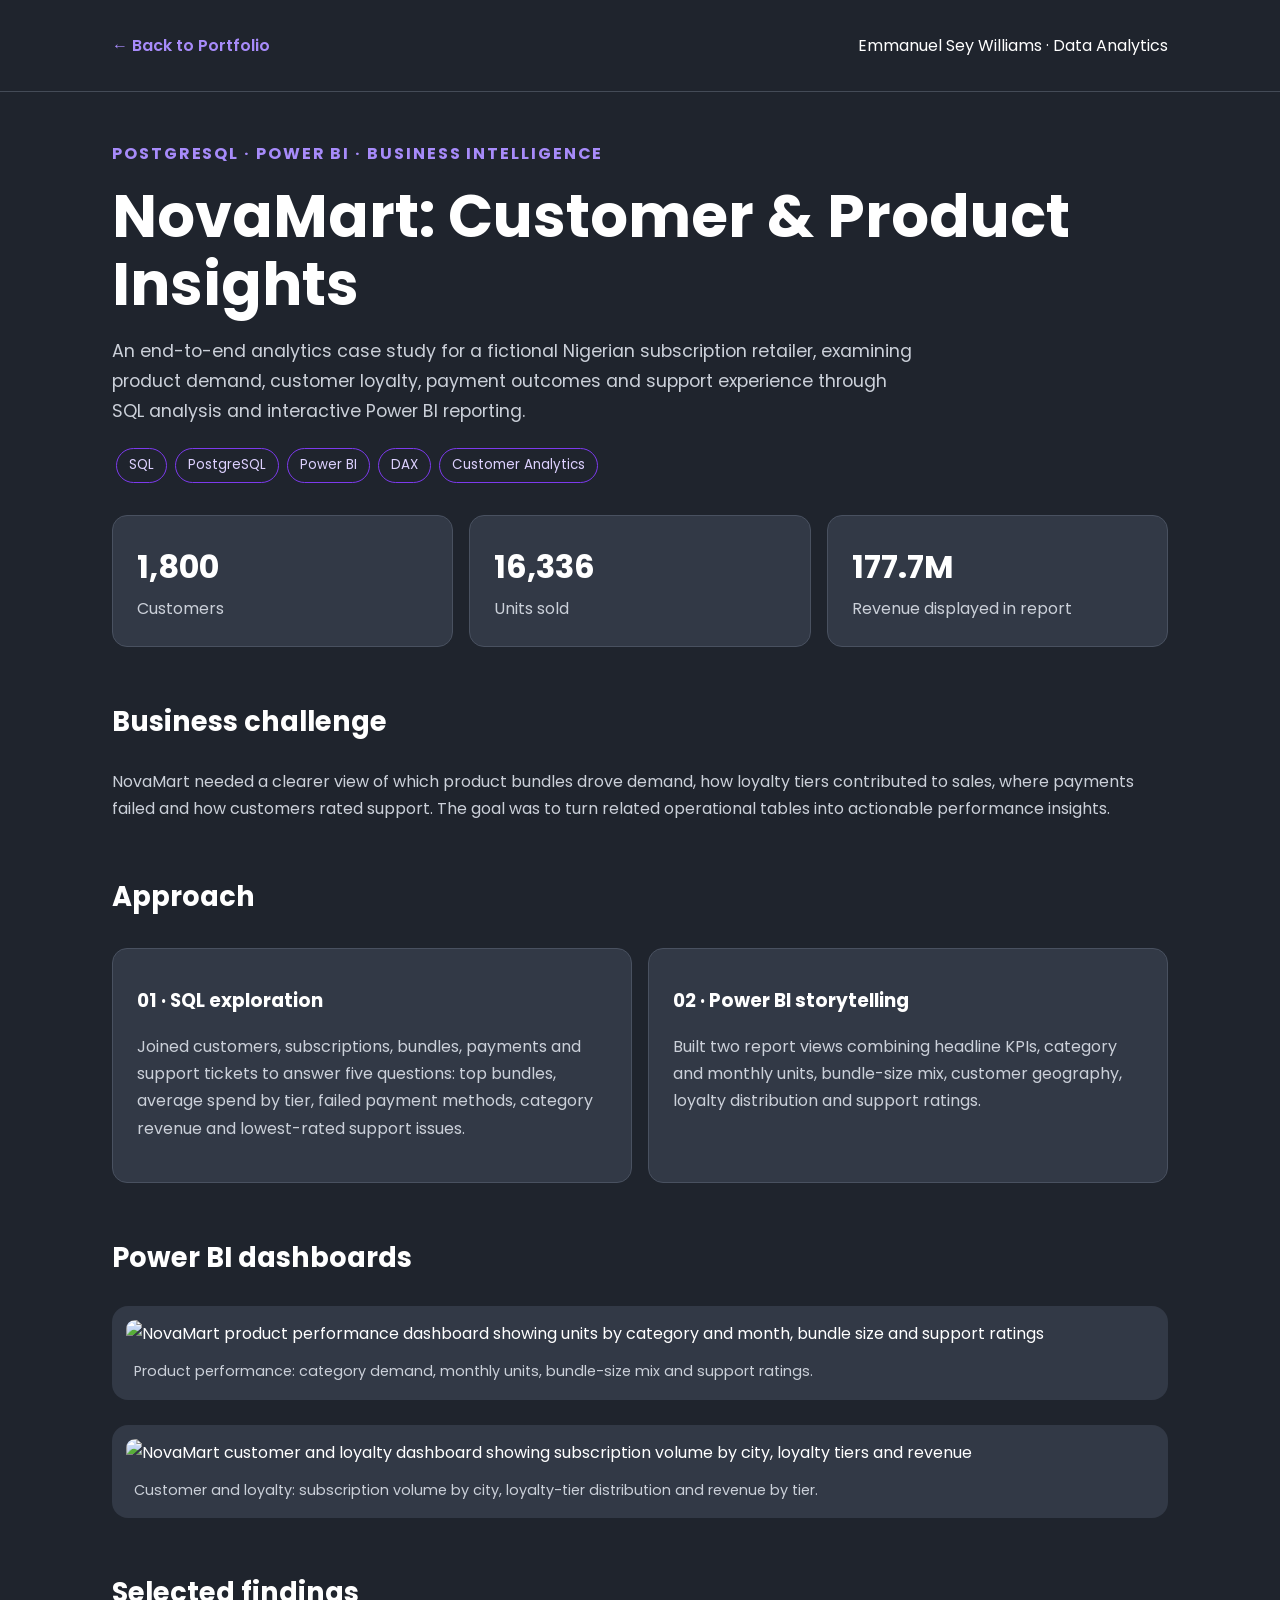
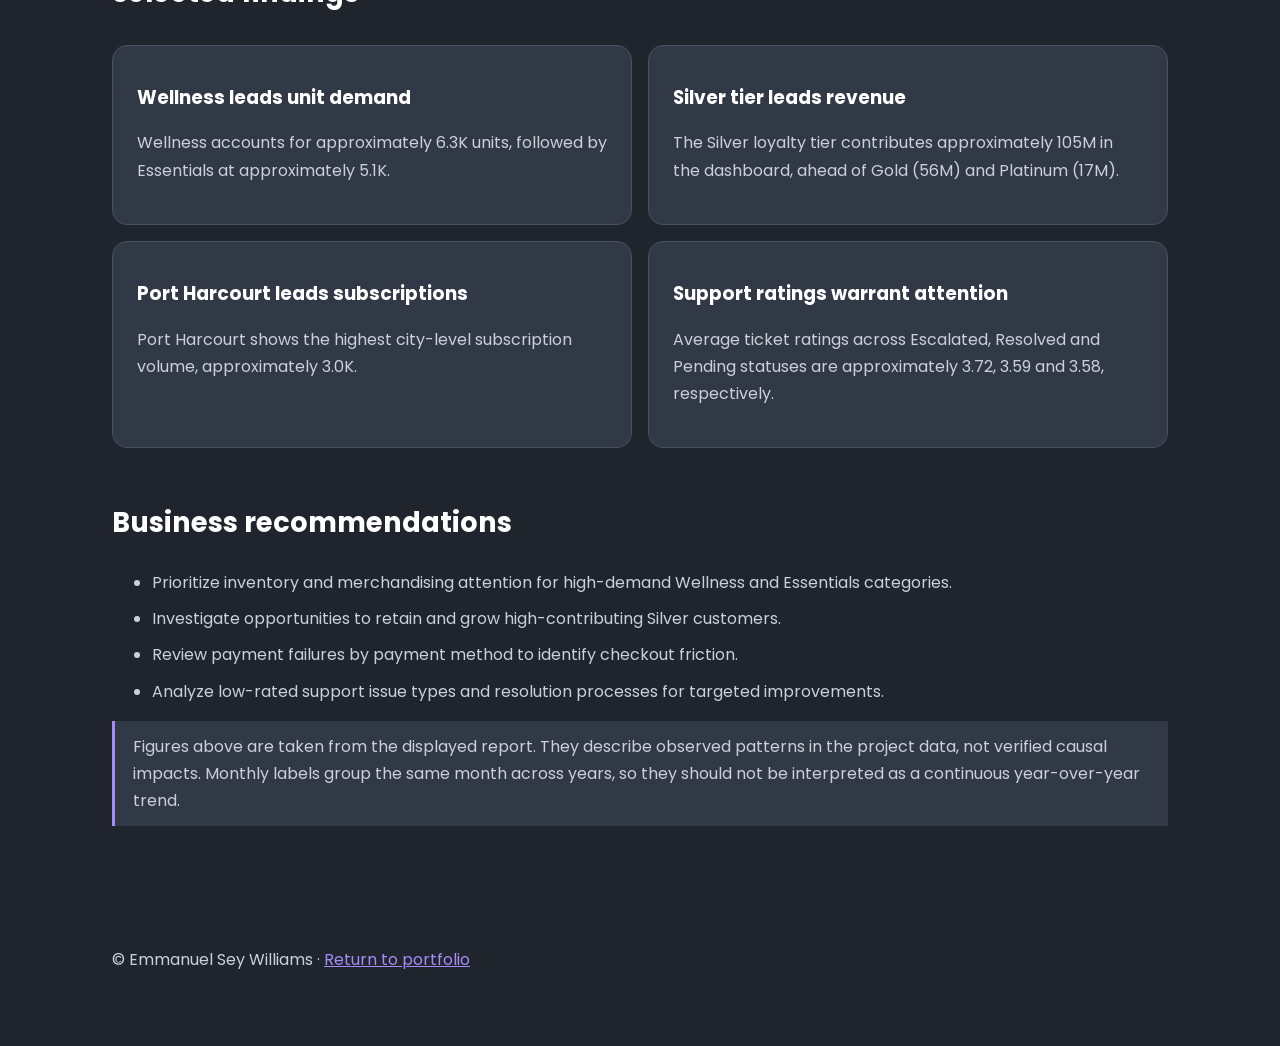
==== novamart.html @ e94738f8 "Add NovaMart analytics case study page" ====
<!DOCTYPE html>
<html lang="en"><head><meta charset="UTF-8"><meta name="viewport" content="width=device-width, initial-scale=1">
<meta name="description" content="NovaMart customer and product insights: PostgreSQL analysis and Power BI dashboards.">
<title>NovaMart | Data Analytics Case Study</title>
<link href="https://fonts.googleapis.com/css2?family=Poppins:wght@400;500;600;700&display=swap" rel="stylesheet">
<style>
:root{--bg:#1f242d;--panel:#323946;--purple:#a78bfa;--text:#fff;--muted:#cbd0d9}*{box-sizing:border-box}body{margin:0;background:var(--bg);color:var(--text);font-family:Poppins,sans-serif;line-height:1.7}a{color:var(--purple)}.wrap{max-width:1100px;margin:auto;padding:32px 22px}header{border-bottom:1px solid #444b57}header .wrap{display:flex;justify-content:space-between;align-items:center;gap:18px}header a{text-decoration:none;font-weight:600}h1{font-size:clamp(2rem,5vw,3.7rem);line-height:1.15;margin:16px 0}h2{font-size:1.7rem;margin-top:52px}h3{margin:12px 0}p{color:var(--muted)}.eyebrow{color:var(--purple);font-weight:700;letter-spacing:.12em;text-transform:uppercase}.lead{font-size:1.1rem;max-width:800px}.metrics,.cards{display:grid;grid-template-columns:repeat(3,1fr);gap:16px;margin:28px 0}.metric,.card{background:var(--panel);border:1px solid #495160;border-radius:15px;padding:24px}.metric strong{font-size:2rem;display:block;color:#fff}.metric span{color:var(--muted)}.cards{grid-template-columns:repeat(2,1fr)}.visual{background:#323946;padding:14px;border-radius:16px;margin:25px 0}.visual img{display:block;width:100%;height:auto;border-radius:9px}.visual figcaption{padding:12px 8px 2px;color:var(--muted);font-size:.9rem}ul{color:var(--muted)}li{margin-bottom:9px}.tag{display:inline-block;border:1px solid #7c3aed;color:#ddd1ff;border-radius:30px;padding:5px 12px;margin:4px;font-size:.84rem}.note{border-left:3px solid var(--purple);padding:12px 18px;background:var(--panel);color:var(--muted)}footer{padding:40px 0;color:var(--muted)}@media(max-width:700px){.metrics,.cards{grid-template-columns:1fr}.wrap{padding:22px 16px}}
</style></head><body>
<header><div class="wrap"><a href="index.html">← Back to Portfolio</a><span>Emmanuel Sey Williams · Data Analytics</span></div></header>
<main class="wrap"><p class="eyebrow">PostgreSQL · Power BI · Business Intelligence</p>
<h1>NovaMart: Customer &amp; Product Insights</h1>
<p class="lead">An end-to-end analytics case study for a fictional Nigerian subscription retailer, examining product demand, customer loyalty, payment outcomes and support experience through SQL analysis and interactive Power BI reporting.</p>
<div><span class="tag">SQL</span><span class="tag">PostgreSQL</span><span class="tag">Power BI</span><span class="tag">DAX</span><span class="tag">Customer Analytics</span></div>
<div class="metrics"><div class="metric"><strong>1,800</strong><span>Customers</span></div><div class="metric"><strong>16,336</strong><span>Units sold</span></div><div class="metric"><strong>177.7M</strong><span>Revenue displayed in report</span></div></div>
<h2>Business challenge</h2><p>NovaMart needed a clearer view of which product bundles drove demand, how loyalty tiers contributed to sales, where payments failed and how customers rated support. The goal was to turn related operational tables into actionable performance insights.</p>
<h2>Approach</h2><div class="cards"><div class="card"><h3>01 · SQL exploration</h3><p>Joined customers, subscriptions, bundles, payments and support tickets to answer five questions: top bundles, average spend by tier, failed payment methods, category revenue and lowest-rated support issues.</p></div><div class="card"><h3>02 · Power BI storytelling</h3><p>Built two report views combining headline KPIs, category and monthly units, bundle-size mix, customer geography, loyalty distribution and support ratings.</p></div></div>
<h2>Power BI dashboards</h2>
<figure class="visual"><img src="novamart-assets/product-performance.jpg" alt="NovaMart product performance dashboard showing units by category and month, bundle size and support ratings" loading="lazy"><figcaption>Product performance: category demand, monthly units, bundle-size mix and support ratings.</figcaption></figure>
<figure class="visual"><img src="novamart-assets/customer-loyalty.jpg" alt="NovaMart customer and loyalty dashboard showing subscription volume by city, loyalty tiers and revenue" loading="lazy"><figcaption>Customer and loyalty: subscription volume by city, loyalty-tier distribution and revenue by tier.</figcaption></figure>
<h2>Selected findings</h2><div class="cards"><div class="card"><h3>Wellness leads unit demand</h3><p>Wellness accounts for approximately 6.3K units, followed by Essentials at approximately 5.1K.</p></div><div class="card"><h3>Silver tier leads revenue</h3><p>The Silver loyalty tier contributes approximately 105M in the dashboard, ahead of Gold (56M) and Platinum (17M).</p></div><div class="card"><h3>Port Harcourt leads subscriptions</h3><p>Port Harcourt shows the highest city-level subscription volume, approximately 3.0K.</p></div><div class="card"><h3>Support ratings warrant attention</h3><p>Average ticket ratings across Escalated, Resolved and Pending statuses are approximately 3.72, 3.59 and 3.58, respectively.</p></div></div>
<h2>Business recommendations</h2><ul><li>Prioritize inventory and merchandising attention for high-demand Wellness and Essentials categories.</li><li>Investigate opportunities to retain and grow high-contributing Silver customers.</li><li>Review payment failures by payment method to identify checkout friction.</li><li>Analyze low-rated support issue types and resolution processes for targeted improvements.</li></ul>
<p class="note">Figures above are taken from the displayed report. They describe observed patterns in the project data, not verified causal impacts. Monthly labels group the same month across years, so they should not be interpreted as a continuous year-over-year trend.</p>
</main><footer><div class="wrap">© Emmanuel Sey Williams · <a href="index.html">Return to portfolio</a></div></footer>
</body></html>
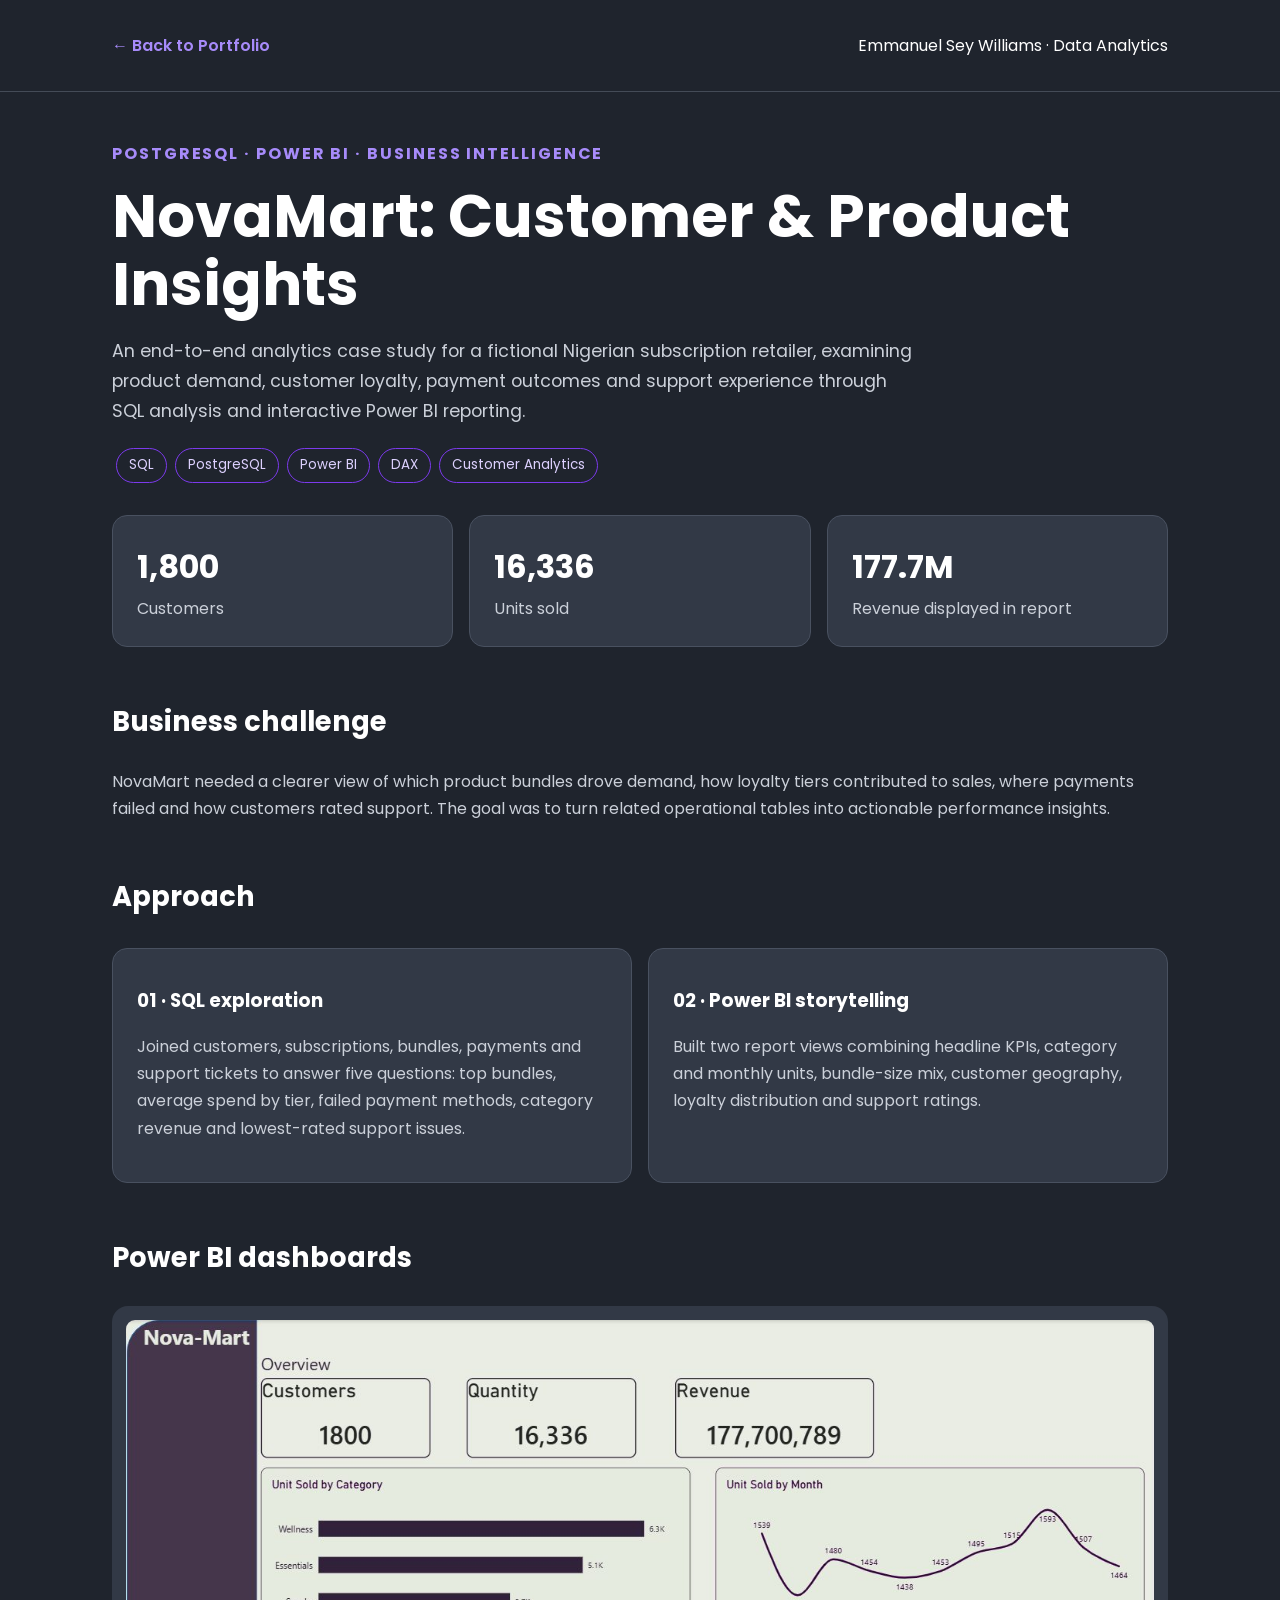
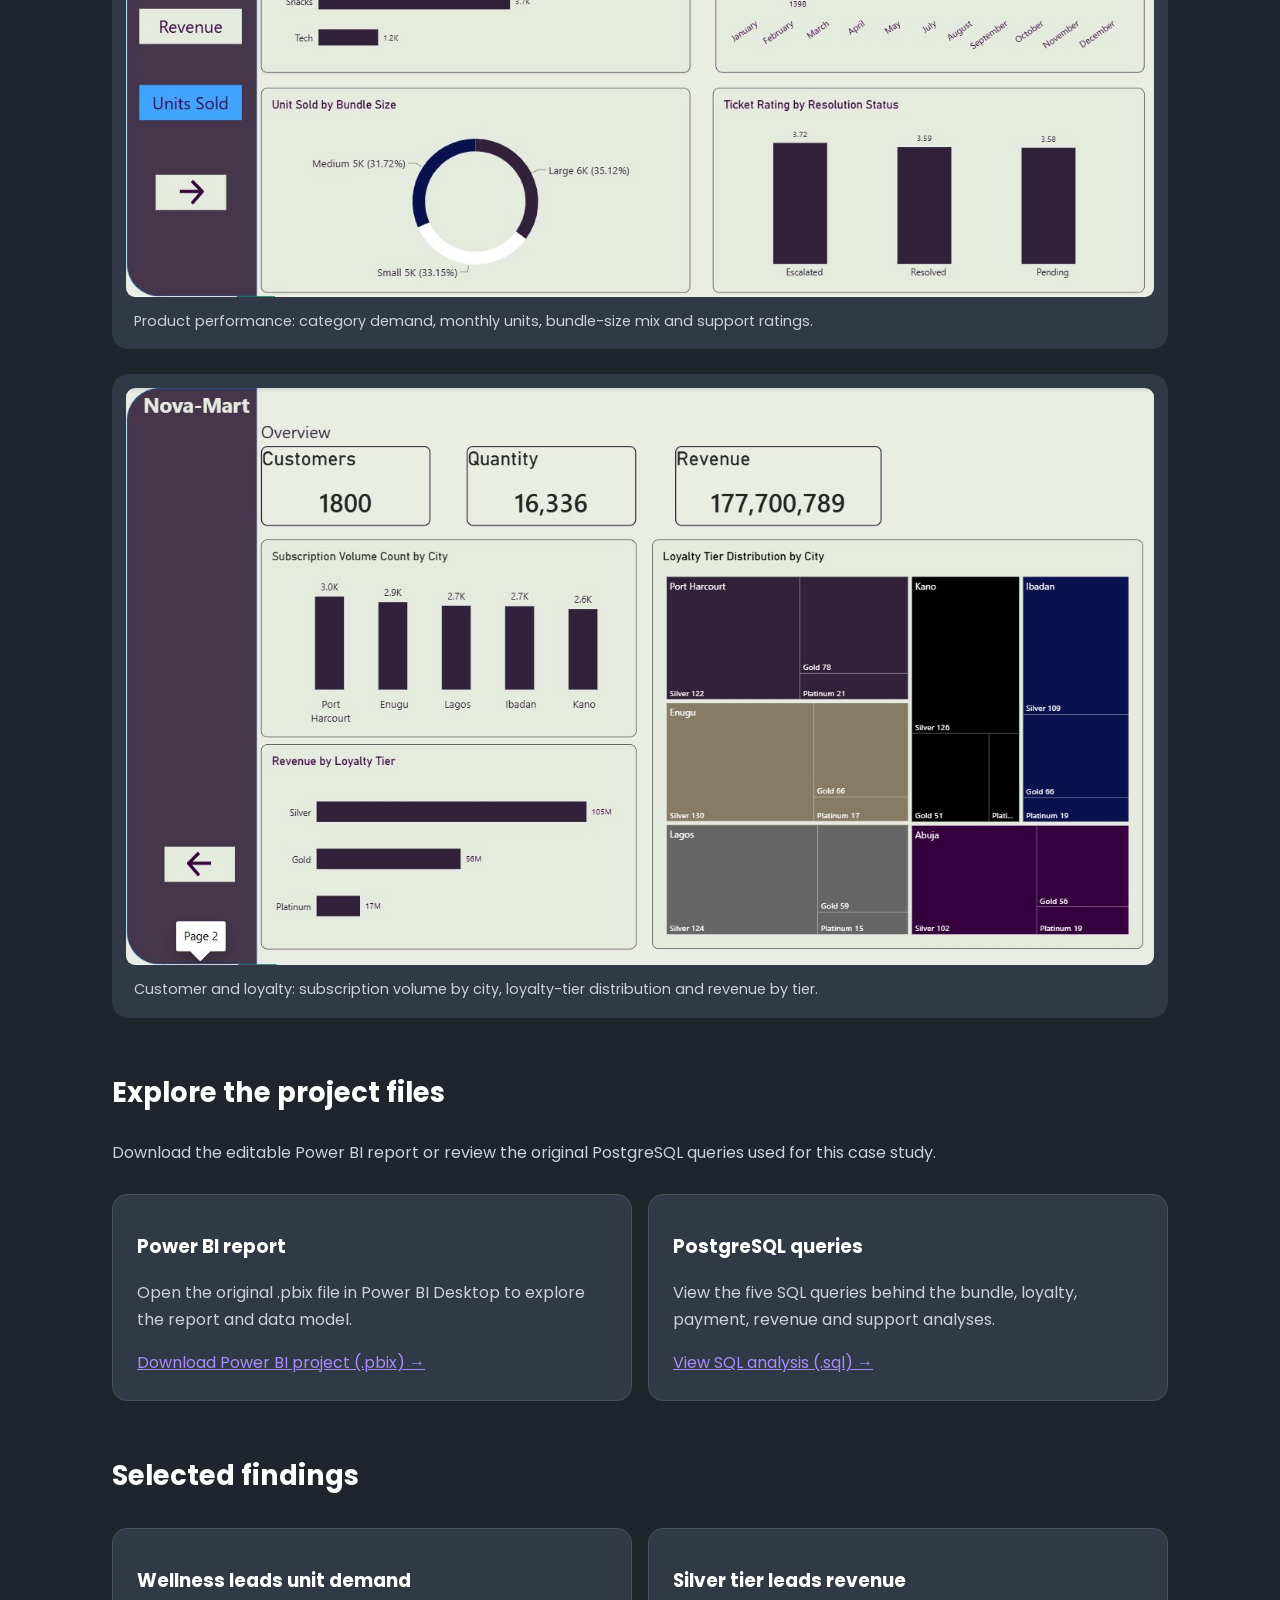
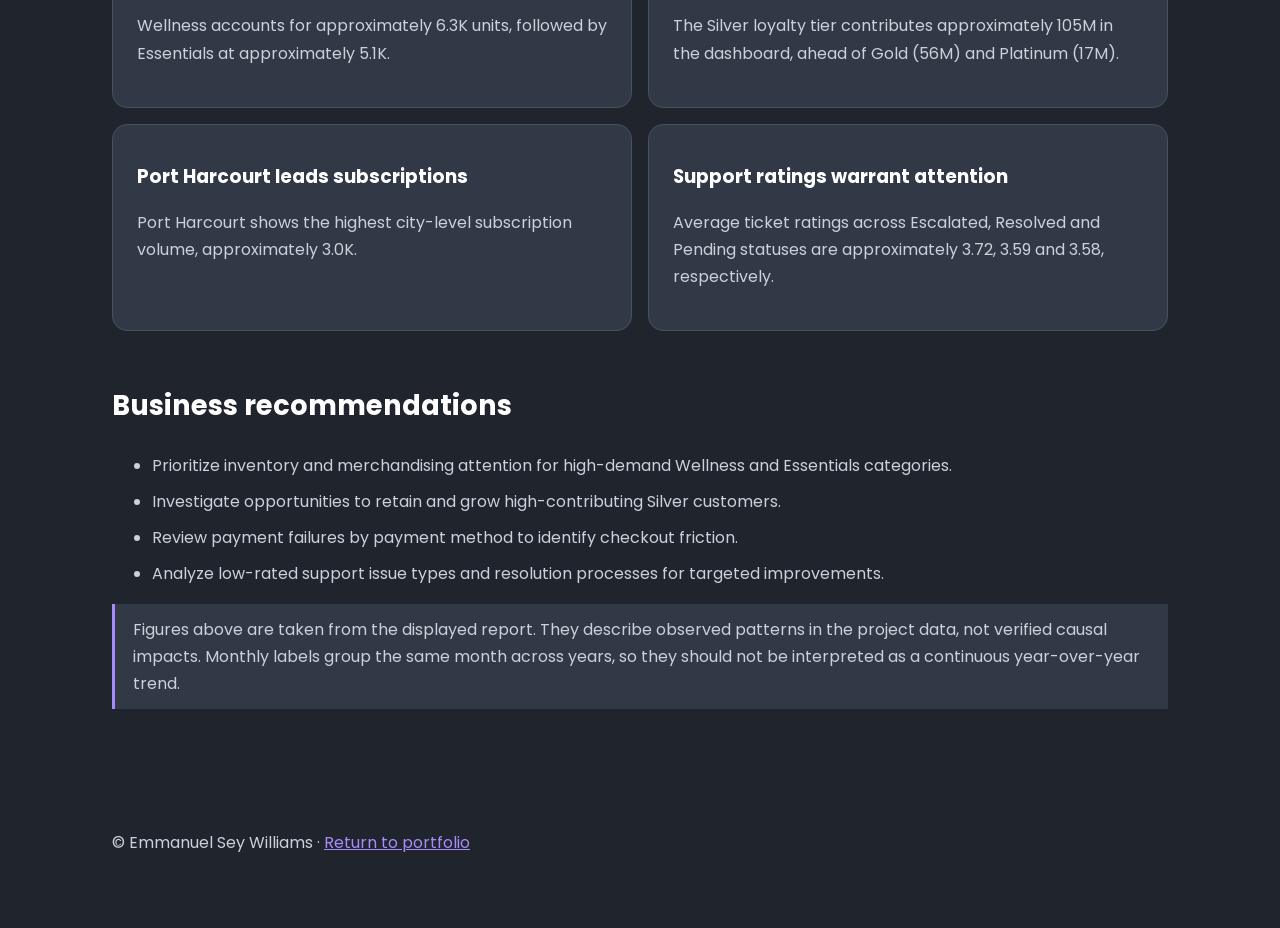
==== commit 177e042c: "Link original NovaMart Power BI and SQL source files from case study" ====
--- a/novamart.html
+++ b/novamart.html
@@ -17,6 +17,7 @@
 <h2>Power BI dashboards</h2>
 <figure class="visual"><img src="novamart-assets/product-performance.jpg" alt="NovaMart product performance dashboard showing units by category and month, bundle size and support ratings" loading="lazy"><figcaption>Product performance: category demand, monthly units, bundle-size mix and support ratings.</figcaption></figure>
 <figure class="visual"><img src="novamart-assets/customer-loyalty.jpg" alt="NovaMart customer and loyalty dashboard showing subscription volume by city, loyalty tiers and revenue" loading="lazy"><figcaption>Customer and loyalty: subscription volume by city, loyalty-tier distribution and revenue by tier.</figcaption></figure>
+<h2>Explore the project files</h2><p>Download the editable Power BI report or review the original PostgreSQL queries used for this case study.</p><div class="cards"><div class="card"><h3>Power BI report</h3><p>Open the original .pbix file in Power BI Desktop to explore the report and data model.</p><a href="novamart-assets/Nova_Mart.pbix" download>Download Power BI project (.pbix) →</a></div><div class="card"><h3>PostgreSQL queries</h3><p>View the five SQL queries behind the bundle, loyalty, payment, revenue and support analyses.</p><a href="novamart-assets/Nova%20Sql.sql">View SQL analysis (.sql) →</a></div></div>
 <h2>Selected findings</h2><div class="cards"><div class="card"><h3>Wellness leads unit demand</h3><p>Wellness accounts for approximately 6.3K units, followed by Essentials at approximately 5.1K.</p></div><div class="card"><h3>Silver tier leads revenue</h3><p>The Silver loyalty tier contributes approximately 105M in the dashboard, ahead of Gold (56M) and Platinum (17M).</p></div><div class="card"><h3>Port Harcourt leads subscriptions</h3><p>Port Harcourt shows the highest city-level subscription volume, approximately 3.0K.</p></div><div class="card"><h3>Support ratings warrant attention</h3><p>Average ticket ratings across Escalated, Resolved and Pending statuses are approximately 3.72, 3.59 and 3.58, respectively.</p></div></div>
 <h2>Business recommendations</h2><ul><li>Prioritize inventory and merchandising attention for high-demand Wellness and Essentials categories.</li><li>Investigate opportunities to retain and grow high-contributing Silver customers.</li><li>Review payment failures by payment method to identify checkout friction.</li><li>Analyze low-rated support issue types and resolution processes for targeted improvements.</li></ul>
 <p class="note">Figures above are taken from the displayed report. They describe observed patterns in the project data, not verified causal impacts. Monthly labels group the same month across years, so they should not be interpreted as a continuous year-over-year trend.</p>
